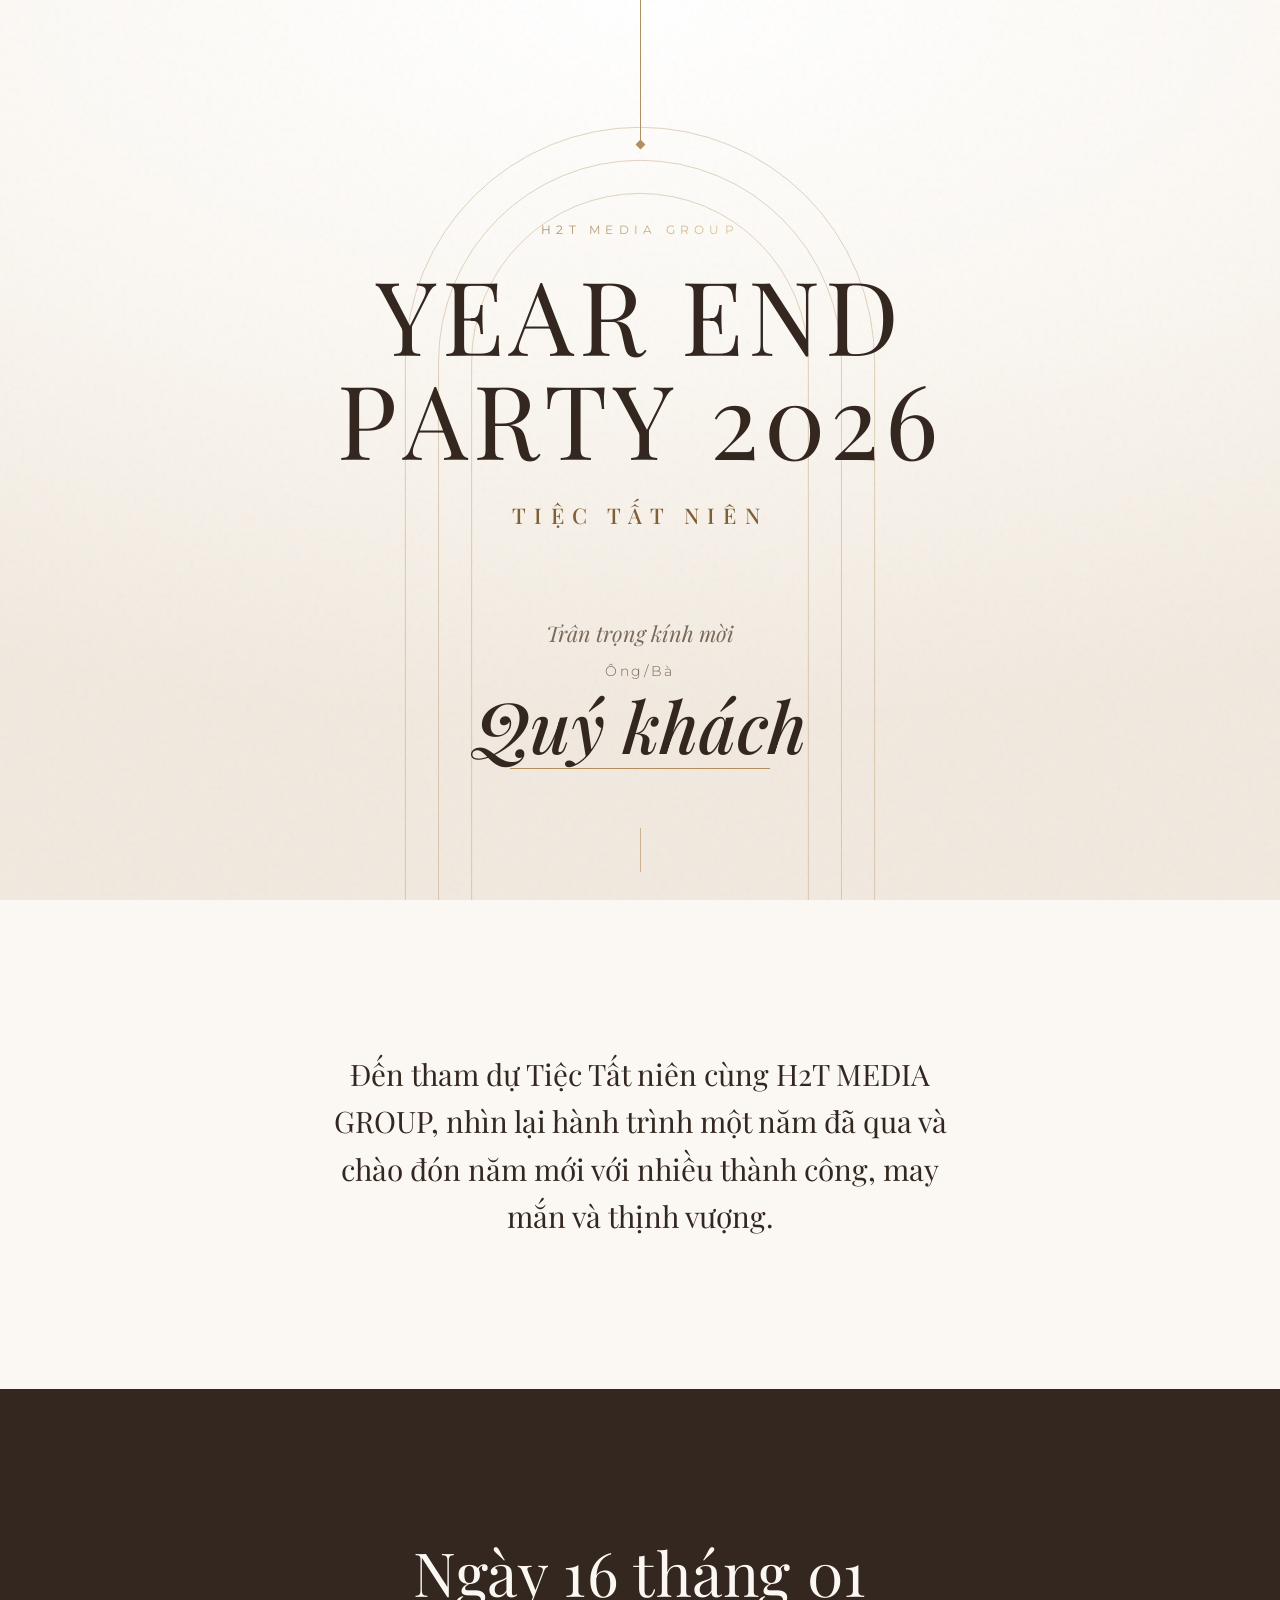
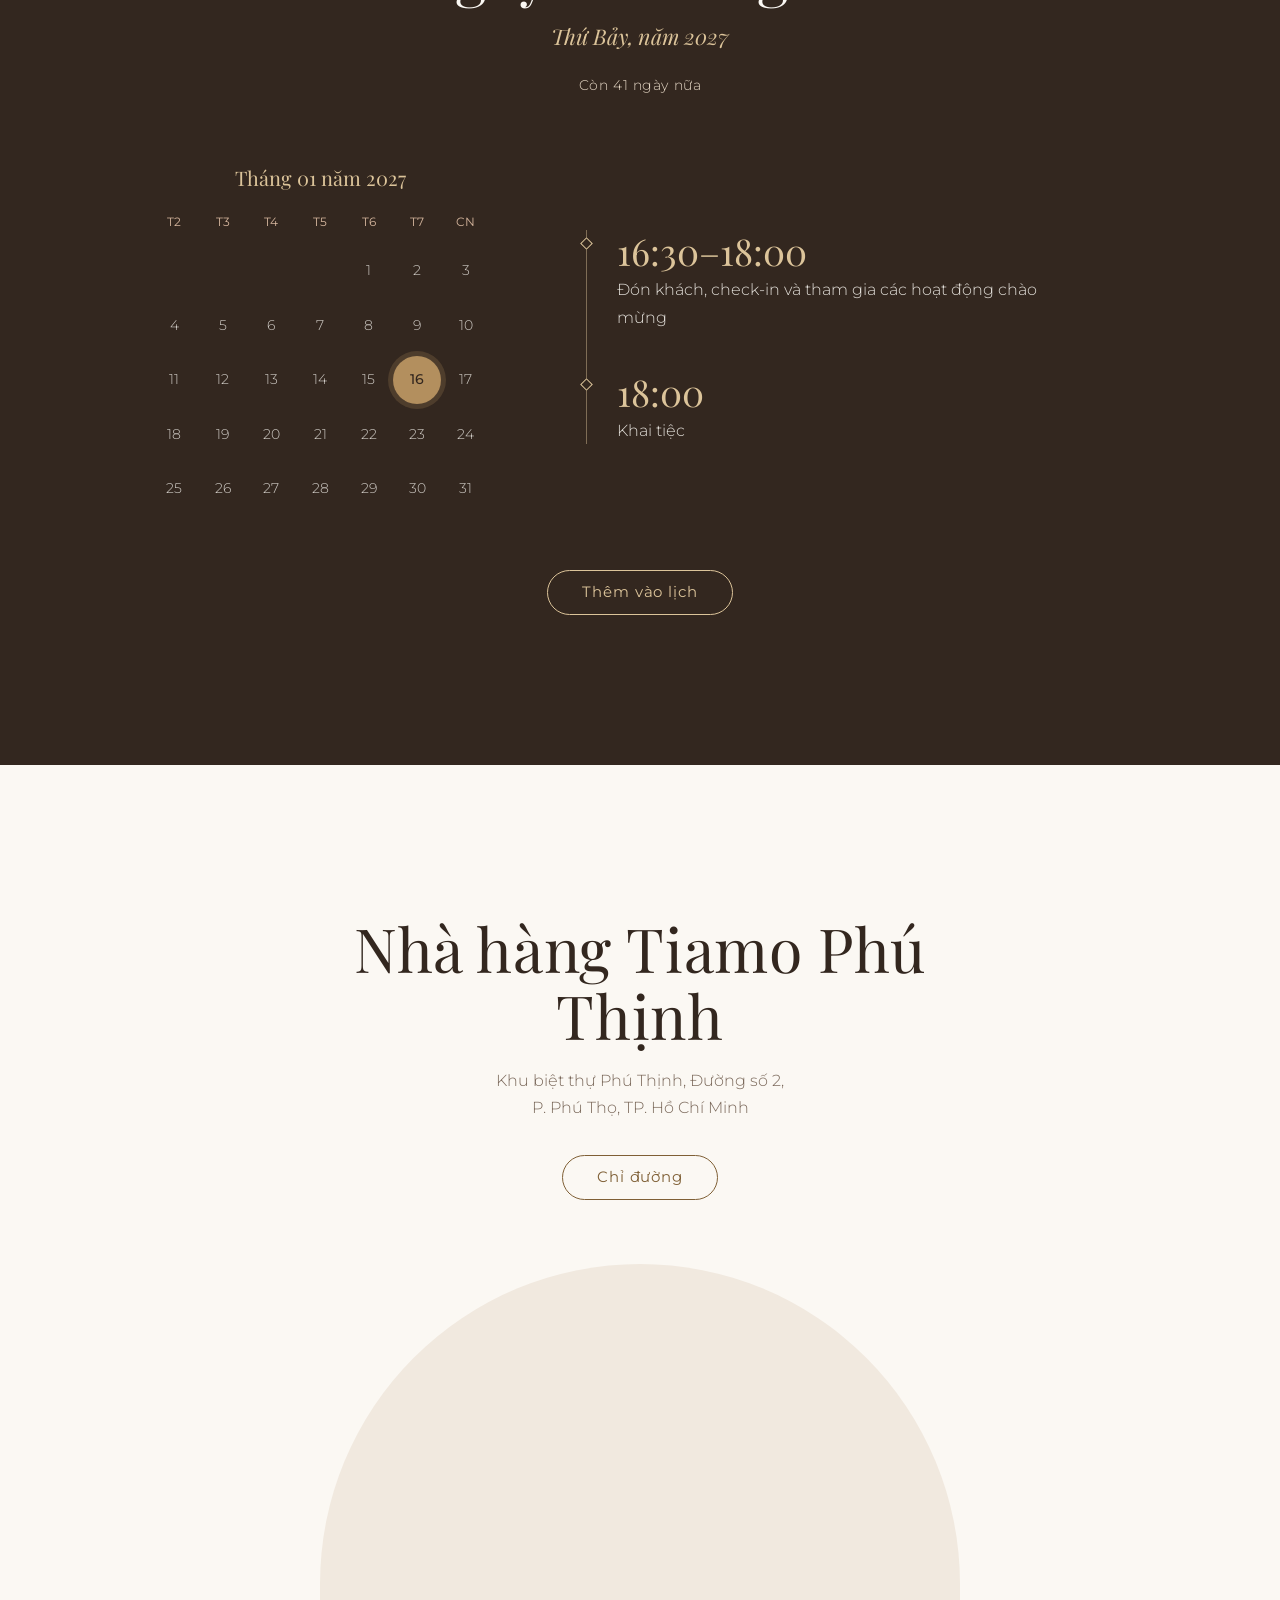
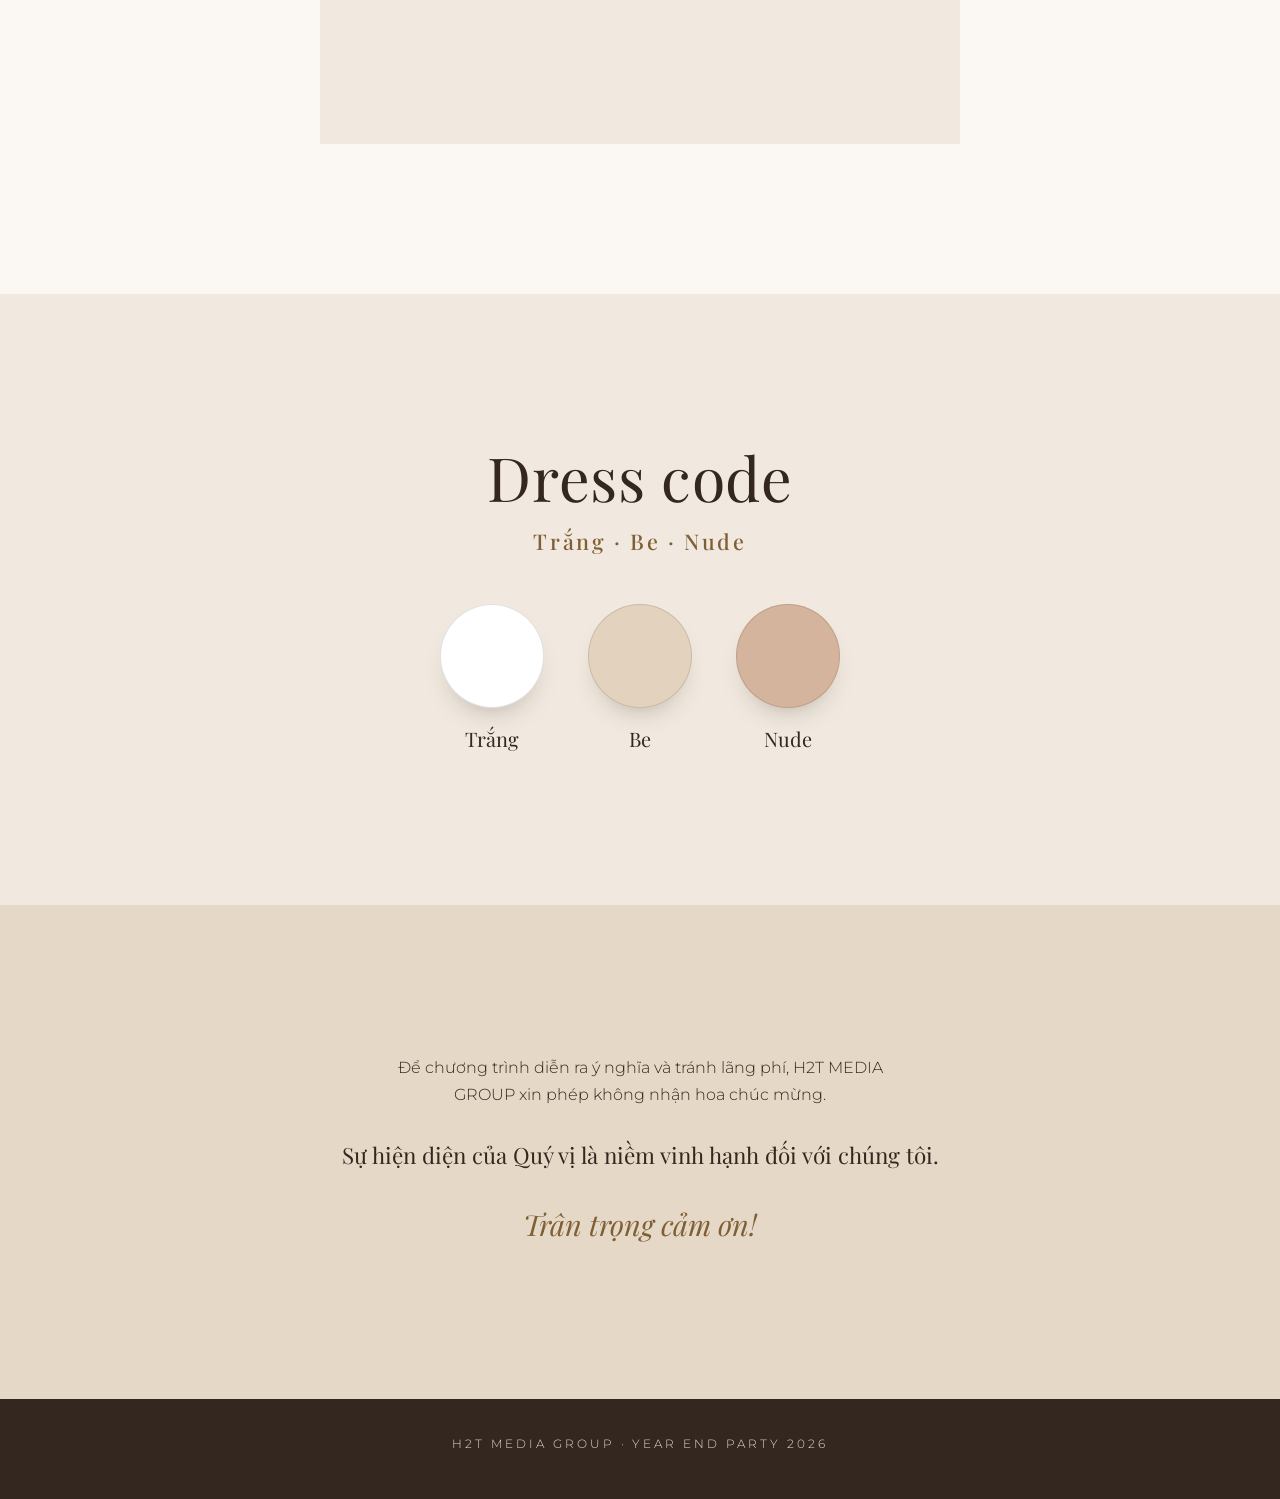
==== index.html @ d9efded2 "Initial commit - H2T Invitation" ====
<!doctype html>
<html lang="vi">
<head>
  <meta charset="utf-8">
  <meta name="viewport" content="width=device-width, initial-scale=1, viewport-fit=cover">
  <title>Thư mời Tiệc Tất niên — H2T Media Group</title>
  <meta name="description" content="Thư mời tham dự Tiệc Tất niên H2T Media Group — Year End Party 2026.">
  <meta name="robots" content="noindex">
  <meta name="theme-color" content="#FBF8F3">
  <link rel="preconnect" href="https://fonts.googleapis.com">
  <link rel="preconnect" href="https://fonts.gstatic.com" crossorigin>
  <link href="https://fonts.googleapis.com/css2?family=Montserrat:ital,wght@0,300;0,400;0,500;1,300;1,400&family=Playfair+Display:ital,wght@0,400;0,500;0,600;1,400;1,500&display=swap" rel="stylesheet">
  <link rel="stylesheet" href="css/style.css">
</head>
<body>
  <main id="app" aria-live="polite"></main>
  <dialog id="lightbox" aria-label="Xem ảnh"><img alt=""><button type="button" aria-label="Đóng">×</button></dialog>

  <script src="js/data.js"></script>
  <script src="js/store.js"></script>
  <script src="js/invite.js"></script>
</body>
</html>
---- css/style.css ----
/* ============================================================
   H2T Year End Party 2026 — thư mời
   Tone màu bám theo dress code: Trắng · Be · Nude
   ============================================================ */
:root {
  --pearl: #FBF8F3;      /* trắng ngọc trai */
  --linen: #F1E9DF;      /* be nhạt */
  --sand: #E6D8C6;       /* be đậm */
  --nude: #D4B49C;       /* nude */
  --taupe: #7A685A;      /* chữ phụ */
  --cocoa: #33271F;      /* nâu cacao, chữ chính + nền tương phản */
  --gold: #B38F5E;       /* champagne cho đường kẻ, nền tối */
  --gold-ink: #7F5F35;   /* champagne đậm cho chữ trên nền sáng */
  --gold-soft: #DCC49A;  /* champagne sáng cho chữ trên nền tối */
  --serif: 'Playfair Display', 'Times New Roman', serif;
  --sans: 'Montserrat', system-ui, -apple-system, 'Segoe UI', sans-serif;
  --ease: cubic-bezier(.22, 1, .36, 1);
}

*, *::before, *::after { box-sizing: border-box; }
html { scroll-behavior: smooth; -webkit-text-size-adjust: 100%; }
body {
  margin: 0; background: var(--pearl); color: var(--cocoa);
  font-family: var(--sans); font-weight: 300; line-height: 1.7; font-size: 16px;
  -webkit-font-smoothing: antialiased; overflow-x: hidden;
}
img { max-width: 100%; display: block; }
a { color: inherit; }
:focus-visible { outline: 2px solid var(--gold); outline-offset: 3px; }

/* Hiệu ứng giấy nhám (Premium Paper Texture) */
body::before {
  content: ''; position: fixed; inset: 0; z-index: 100; pointer-events: none;
  background-image: url("data:image/svg+xml,%3Csvg viewBox='0 0 200 200' xmlns='http://www.w3.org/2000/svg'%3E%3Cfilter id='n'%3E%3CfeTurbulence type='fractalNoise' baseFrequency='0.8' numOctaves='3' stitchTiles='stitch'/%3E%3C/filter%3E%3Crect width='100%25' height='100%25' filter='url(%23n)' opacity='0.04'/%3E%3C/svg%3E");
  mix-blend-mode: multiply; opacity: 0.8;
}

/* ---------- HERO ---------- */
.hero {
  position: relative; min-height: 100svh; display: grid; place-items: center;
  padding: clamp(150px, 22vh, 220px) 24px 110px; text-align: center; overflow: hidden;
  background: radial-gradient(120% 80% at 50% 0%, #fff 0%, var(--pearl) 45%, var(--linen) 100%);
}
.hero.has-cover::before {
  content: ''; position: absolute; inset: 0; background: var(--cover) center/cover no-repeat; opacity: .28;
}
.hero.has-cover::after {
  content: ''; position: absolute; inset: 0;
  background: linear-gradient(180deg, rgba(251,248,243,.78), rgba(251,248,243,.55) 50%, rgba(241,233,223,.9));
}
.arches {
  position: absolute; left: 50%; bottom: 0; transform: translateX(-50%);
  width: min(94vw, 640px); height: 92%; z-index: 1; fill: none;
  stroke: var(--gold); stroke-width: .7; opacity: .38;
  stroke-dasharray: 2000; stroke-dashoffset: 2000; animation: drawArch 3s var(--ease) .5s forwards;
}
@keyframes drawArch { to { stroke-dashoffset: 0; } }
.hero-inner { position: relative; z-index: 2; max-width: 880px; }

/* sợi chỉ champagne rủ từ trên xuống, treo cả bố cục */
.thread {
  position: absolute; z-index: 2; top: 0; left: 50%; width: 1px; height: clamp(84px, 16vh, 150px);
  background: linear-gradient(var(--gold), var(--gold));
  transform-origin: top; transform: scaleY(0); animation: thread 1.2s var(--ease) .1s forwards;
}
.thread::after {
  content: ''; position: absolute; left: -3px; bottom: -4px; width: 7px; height: 7px;
  background: var(--gold); transform: rotate(45deg) scale(0); animation: pop .5s var(--ease) 1.1s forwards;
}
@keyframes thread { to { transform: scaleY(1); } }
@keyframes pop { to { transform: rotate(45deg) scale(1); } }

.brand {
  margin: 0 0 22px; font-size: .78rem; letter-spacing: .42em; font-weight: 400; color: var(--gold-ink);
  background: linear-gradient(110deg, var(--gold-ink) 10%, #DCC49A 30%, var(--gold-ink) 50%);
  background-size: 200% auto; -webkit-background-clip: text; color: transparent; animation: foil 4s linear infinite;
}
@keyframes foil { to { background-position: -200% center; } }
.event {
  margin: 0; font-family: var(--serif); font-weight: 300; line-height: 1.02;
  font-size: clamp(2.7rem, 10.5vw, 6.4rem); letter-spacing: .05em; color: var(--cocoa);
}
.subtitle {
  margin: 26px 0 0; font-family: var(--serif); font-weight: 500;
  font-size: clamp(1rem, 3.2vw, 1.35rem); letter-spacing: .38em; color: var(--gold-ink);
}
.invite-label {
  margin: clamp(48px, 9vh, 84px) 0 6px; font-family: var(--serif); font-style: italic;
  font-size: clamp(1.1rem, 3vw, 1.35rem); color: var(--taupe);
}
.guest { display: inline-flex; flex-direction: column; align-items: center; gap: 2px; }
.guest-prefix { font-size: .85rem; letter-spacing: .2em; color: var(--taupe); }
.guest-name {
  font-family: var(--serif); font-style: italic; font-weight: 500; line-height: 1.15;
  font-size: clamp(2.3rem, 8.5vw, 4.4rem); color: var(--cocoa); padding: 0 .1em;
}
.guest-rule {
  display: block; height: 1px; width: min(260px, 60vw); background: var(--gold);
  transform: scaleX(0); animation: rule 1.2s var(--ease) 4.3s forwards;
}
@keyframes rule { to { transform: scaleX(1); } }

/* thả chữ từ trên xuống */
.w { display: inline-block; white-space: nowrap; }
.ch {
  display: inline-block; opacity: 0; transform: translateY(-1.2em) scale(0.95); filter: blur(6px);
  animation: drop 1.1s cubic-bezier(.3, 1.25, .5, 1) forwards;
  animation-delay: calc(var(--base, 0s) + var(--i) * 55ms);
}
@keyframes drop { 
  to { opacity: 1; transform: none; filter: blur(0); } 
}
.fade { opacity: 0; animation: fadeIn 1.1s ease forwards; animation-delay: var(--d, 0s); }
@keyframes fadeIn { to { opacity: 1; } }

.scroll-cue {
  position: absolute; z-index: 2; left: 50%; bottom: 28px; width: 24px; height: 44px; translate: -50% 0;
}
.scroll-cue i {
  position: absolute; left: 50%; top: 0; width: 1px; height: 100%; background: var(--gold); opacity: .6;
  transform-origin: top; animation: cue 2.2s ease-in-out infinite;
}
@keyframes cue { 0% { transform: scaleY(0); } 60% { transform: scaleY(1); opacity: .6; } 100% { transform: scaleY(1); opacity: 0; } }

/* ---------- KHỐI NỘI DUNG CHUNG ---------- */
.sec { padding: clamp(80px, 13vw, 150px) 24px; }
.sec--pearl { background: var(--pearl); }
.sec--linen { background: var(--linen); }
.sec--sand { background: var(--sand); }
.sec--cocoa { background: var(--cocoa); color: var(--pearl); }
.wrap { max-width: 980px; margin: 0 auto; }
.wrap--s { max-width: 640px; }
.center { text-align: center; }

.reveal { 
  opacity: 0; transform: translateY(35px) scale(0.96) rotateX(-4deg); 
  transform-origin: top center; transition: opacity 1.2s ease, transform 1.2s cubic-bezier(0.16, 1, 0.3, 1);
  will-change: transform, opacity;
}
.reveal.in { opacity: 1; transform: none; }

.h2 {
  margin: 0; font-family: var(--serif); font-weight: 400; line-height: 1.1;
  font-size: clamp(2.2rem, 7vw, 3.8rem); color: var(--pearl); letter-spacing: .01em;
}
.h2--dark { color: var(--cocoa); }
.sub { margin: 12px 0 0; font-family: var(--serif); font-size: 1.35rem; font-style: italic; color: var(--gold-soft); }
.sub--dark { color: var(--gold-ink); letter-spacing: .12em; font-style: normal; font-weight: 500; }
.count { margin: 18px 0 0; font-size: .9rem; color: var(--sand); letter-spacing: .04em; }
.small { margin: 28px auto 0; font-size: .92rem; color: var(--taupe); max-width: 46ch; }

.lead { margin: 0; font-family: var(--serif); font-size: clamp(1.35rem, 3.6vw, 1.85rem); line-height: 1.6; font-weight: 400; }
.lead--sm { font-size: clamp(1.15rem, 3vw, 1.4rem); margin-top: 30px; }

.arch-photo { margin: 0 auto 56px; width: min(320px, 78vw); aspect-ratio: 3 / 4; border-radius: 999px 999px 0 0; overflow: hidden; background: var(--linen); }
.arch-photo img { width: 100%; height: 100%; object-fit: cover; transform: scale(1.15); transition: transform 2.5s cubic-bezier(0.16, 1, 0.3, 1); }
.reveal.in .arch-photo img { transform: scale(1); }

/* ---------- LỊCH + LỊCH TRÌNH ---------- */
.when-grid { display: grid; gap: 56px; margin: 64px 0 56px; }
@media (min-width: 820px) { .when-grid { grid-template-columns: minmax(0, 340px) 1fr; gap: 96px; align-items: center; } }
.cal { width: 100%; max-width: 340px; margin: 0 auto; }
.cal-title { margin: 0 0 18px; text-align: center; font-family: var(--serif); font-size: 1.25rem; color: var(--gold-soft); }
.cal-grid { display: grid; grid-template-columns: repeat(7, 1fr); gap: 6px 0; text-align: center; font-size: .86rem; }
.cal-grid b { font-weight: 400; color: var(--nude); font-size: .72rem; padding-bottom: 8px; }
.cal-grid span { display: grid; place-items: center; aspect-ratio: 1; color: rgba(251,248,243,.78); }
.cal-grid span.on {
  background: var(--gold); color: var(--cocoa); font-weight: 500; border-radius: 50%;
  box-shadow: 0 0 0 5px rgba(179,143,94,.22);
}
.timeline { list-style: none; margin: 0; padding: 0 0 0 30px; border-left: 1px solid rgba(220,196,154,.45); display: grid; gap: 40px; }
.timeline li { position: relative; display: grid; gap: 4px; }
.timeline li::before {
  content: ''; position: absolute; left: -35.5px; top: .55em; width: 9px; height: 9px;
  background: var(--cocoa); border: 1px solid var(--gold-soft); transform: rotate(45deg);
}
.t-time { font-family: var(--serif); font-size: clamp(1.7rem, 4.5vw, 2.3rem); line-height: 1.15; color: var(--gold-soft); }
.t-text { color: rgba(251,248,243,.88); max-width: 40ch; }

/* ---------- NÚT ---------- */
.btn {
  position: relative; overflow: hidden; display: inline-block; padding: 14px 34px; 
  border: 1px solid var(--gold-ink); border-radius: 999px; background: transparent; 
  color: var(--gold-ink); font: 400 .92rem/1 var(--sans); letter-spacing: .06em;
  text-decoration: none; cursor: pointer; transition: all .4s cubic-bezier(0.16, 1, 0.3, 1);
}
.btn::after {
  content: ''; position: absolute; top: 0; left: -100%; width: 50%; height: 100%;
  background: linear-gradient(90deg, transparent, rgba(255,255,255,0.35), transparent);
  transform: skewX(-20deg); transition: 0s;
}
.btn:hover { background: var(--gold-ink); color: var(--pearl); transform: translateY(-3px); box-shadow: 0 8px 24px rgba(127,95,53,.25); }
.btn:hover::after { left: 200%; transition: left .7s ease; }

.btn--on-dark { border-color: var(--gold-soft); color: var(--gold-soft); }
.btn--on-dark:hover { background: var(--gold-soft); color: var(--cocoa); box-shadow: 0 8px 24px rgba(220,196,154,.25); }
.btn--solid { background: var(--cocoa); border-color: var(--cocoa); color: var(--pearl); margin-top: 38px; }
.btn--solid::after { background: linear-gradient(90deg, transparent, rgba(255,255,255,0.15), transparent); }
.btn--solid:hover { background: transparent; color: var(--cocoa); border-color: var(--cocoa); box-shadow: 0 8px 24px rgba(51,39,31,.15); }

/* ---------- ĐỊA ĐIỂM ---------- */
.address { margin: 18px 0 34px; font-style: normal; color: var(--taupe); }
.map { margin-top: 56px; border-radius: 999px 999px 0 0; overflow: hidden; aspect-ratio: 4 / 3; background: var(--linen); }
.map iframe { width: 100%; height: 100%; border: 0; filter: sepia(.35) saturate(.7) contrast(.95); }

/* ---------- DRESS CODE ---------- */
.swatches { list-style: none; margin: 44px 0 0; padding: 0; display: flex; justify-content: center; gap: clamp(20px, 6vw, 44px); flex-wrap: wrap; }
.swatches li { display: grid; gap: 14px; justify-items: center; font-family: var(--serif); font-size: 1.25rem; }
.swatches i {
  display: block; width: clamp(78px, 22vw, 104px); aspect-ratio: 1; border-radius: 50%; background: var(--c);
  box-shadow: inset 0 0 0 1px rgba(51,39,31,.14), 0 14px 28px -16px rgba(51,39,31,.4);
}

/* ---------- GALLERY ---------- */
.gallery { columns: 2 180px; column-gap: 14px; }
@media (min-width: 760px) { .gallery { columns: 3 220px; } }
.g-item { display: block; width: 100%; margin: 0 0 14px; padding: 0; border: 0; background: var(--linen); cursor: zoom-in; break-inside: avoid; overflow: hidden; }
.g-item img { width: 100%; height: auto; transition: transform .8s var(--ease); }
.g-item:hover img { transform: scale(1.03); }
#lightbox { border: 0; padding: 0; background: transparent; max-width: 94vw; max-height: 94vh; overflow: visible; }
#lightbox::backdrop { background: rgba(51,39,31,.86); }
#lightbox img { max-width: 94vw; max-height: 90vh; margin: auto; }
#lightbox button { position: absolute; top: -40px; right: 0; background: none; border: 0; color: #fff; font-size: 2rem; cursor: pointer; line-height: 1; }

/* ---------- LƯU Ý + CẢM ƠN ---------- */
.note { margin: 0; font-size: .98rem; color: var(--cocoa); max-width: 48ch; margin-inline: auto; }
.closing { margin: 26px 0 0; font-family: var(--serif); font-style: italic; font-size: 1.8rem; color: var(--gold-ink); }
.foot { padding: 34px 24px 44px; text-align: center; background: var(--cocoa); color: var(--sand); font-size: .78rem; letter-spacing: .24em; }
.foot p { margin: 0; }

/* ---------- ƯU TIÊN GIẢM CHUYỂN ĐỘNG / CHẾ ĐỘ XEM TRƯỚC ---------- */
body.instant *, body.instant *::before, body.instant *::after { animation: none !important; transition: none !important; }
body.instant .ch, body.instant .fade { opacity: 1; transform: none; filter: none; }
body.instant .thread { transform: scaleY(1); }
body.instant .thread::after { transform: rotate(45deg) scale(1); }
body.instant .guest-rule { transform: scaleX(1); }
@media (prefers-reduced-motion: reduce) {
  html { scroll-behavior: auto; }
  *, *::before, *::after { animation: none !important; transition: none !important; }
  .ch, .fade, .reveal { opacity: 1; transform: none; filter: none; }
  .thread { transform: scaleY(1); }
  .thread::after { transform: rotate(45deg) scale(1); }
  .guest-rule { transform: scaleX(1); }
  .scroll-cue { display: none; }
}
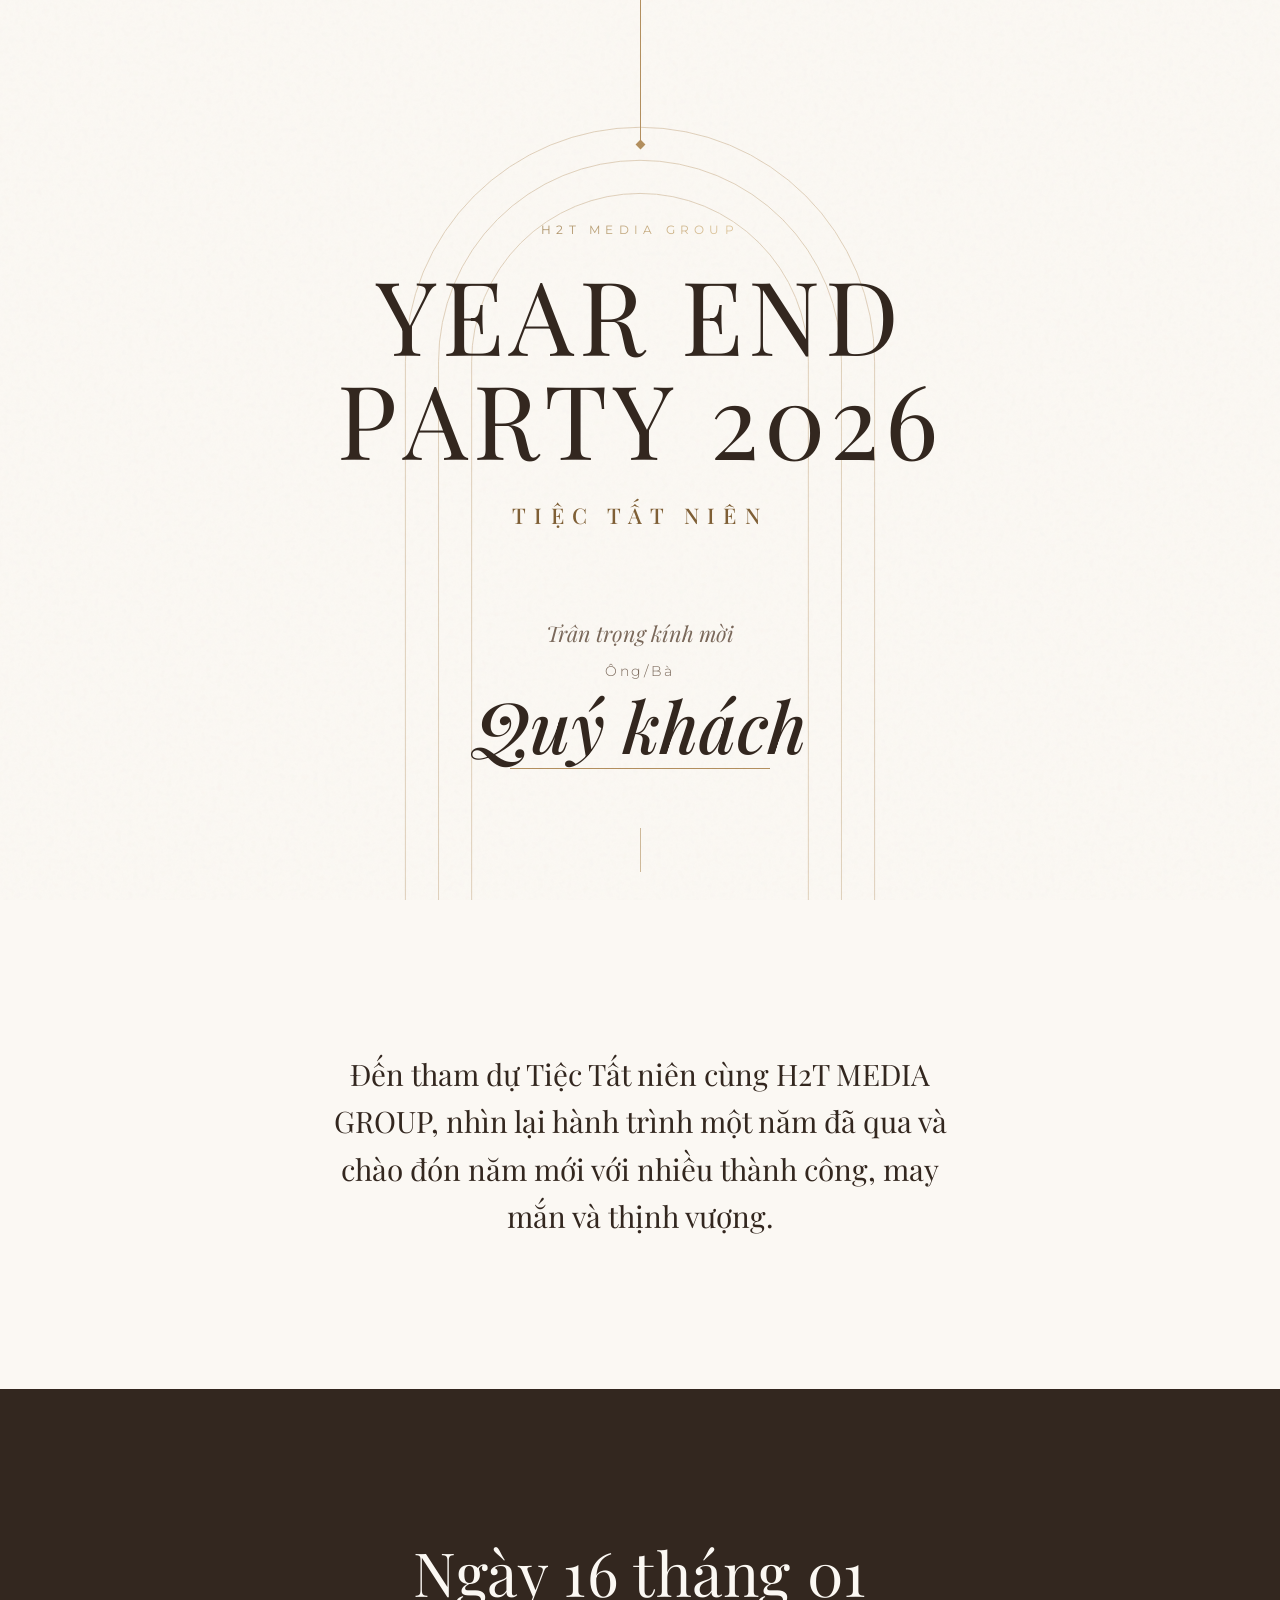
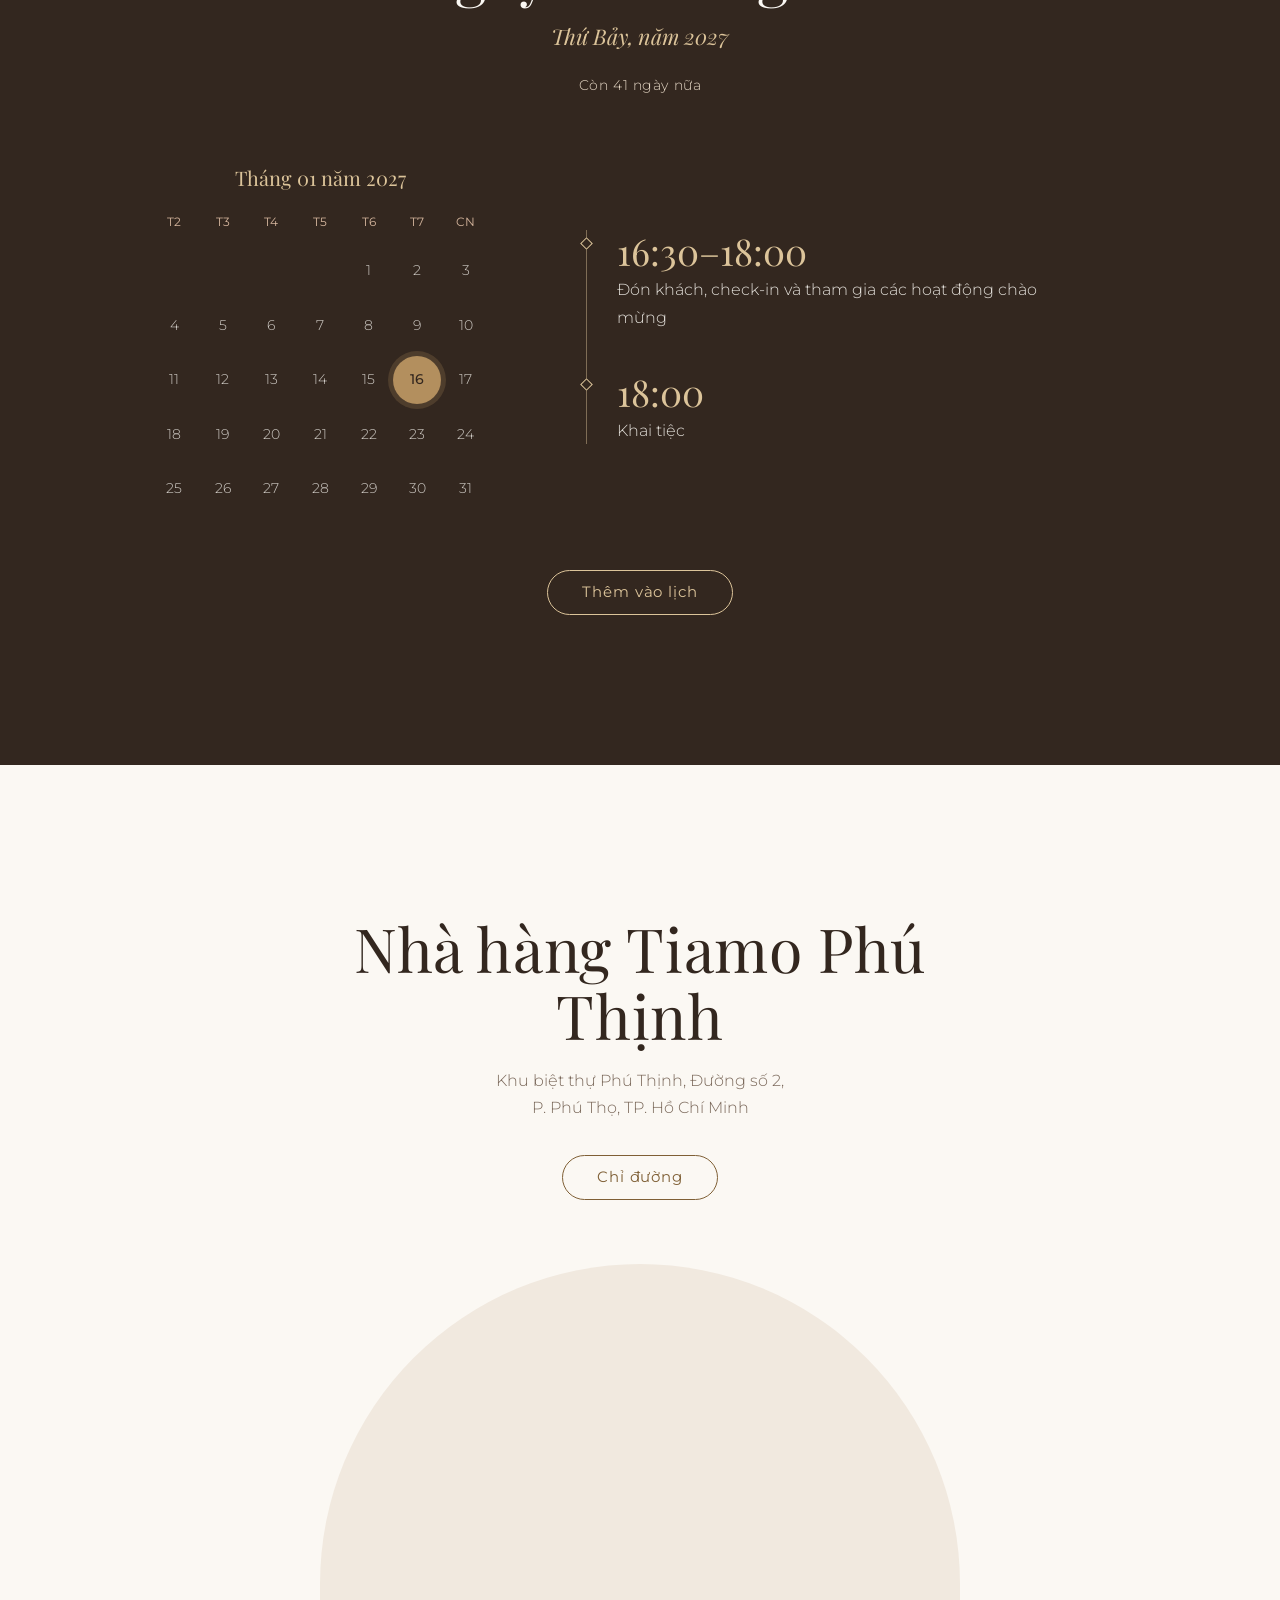
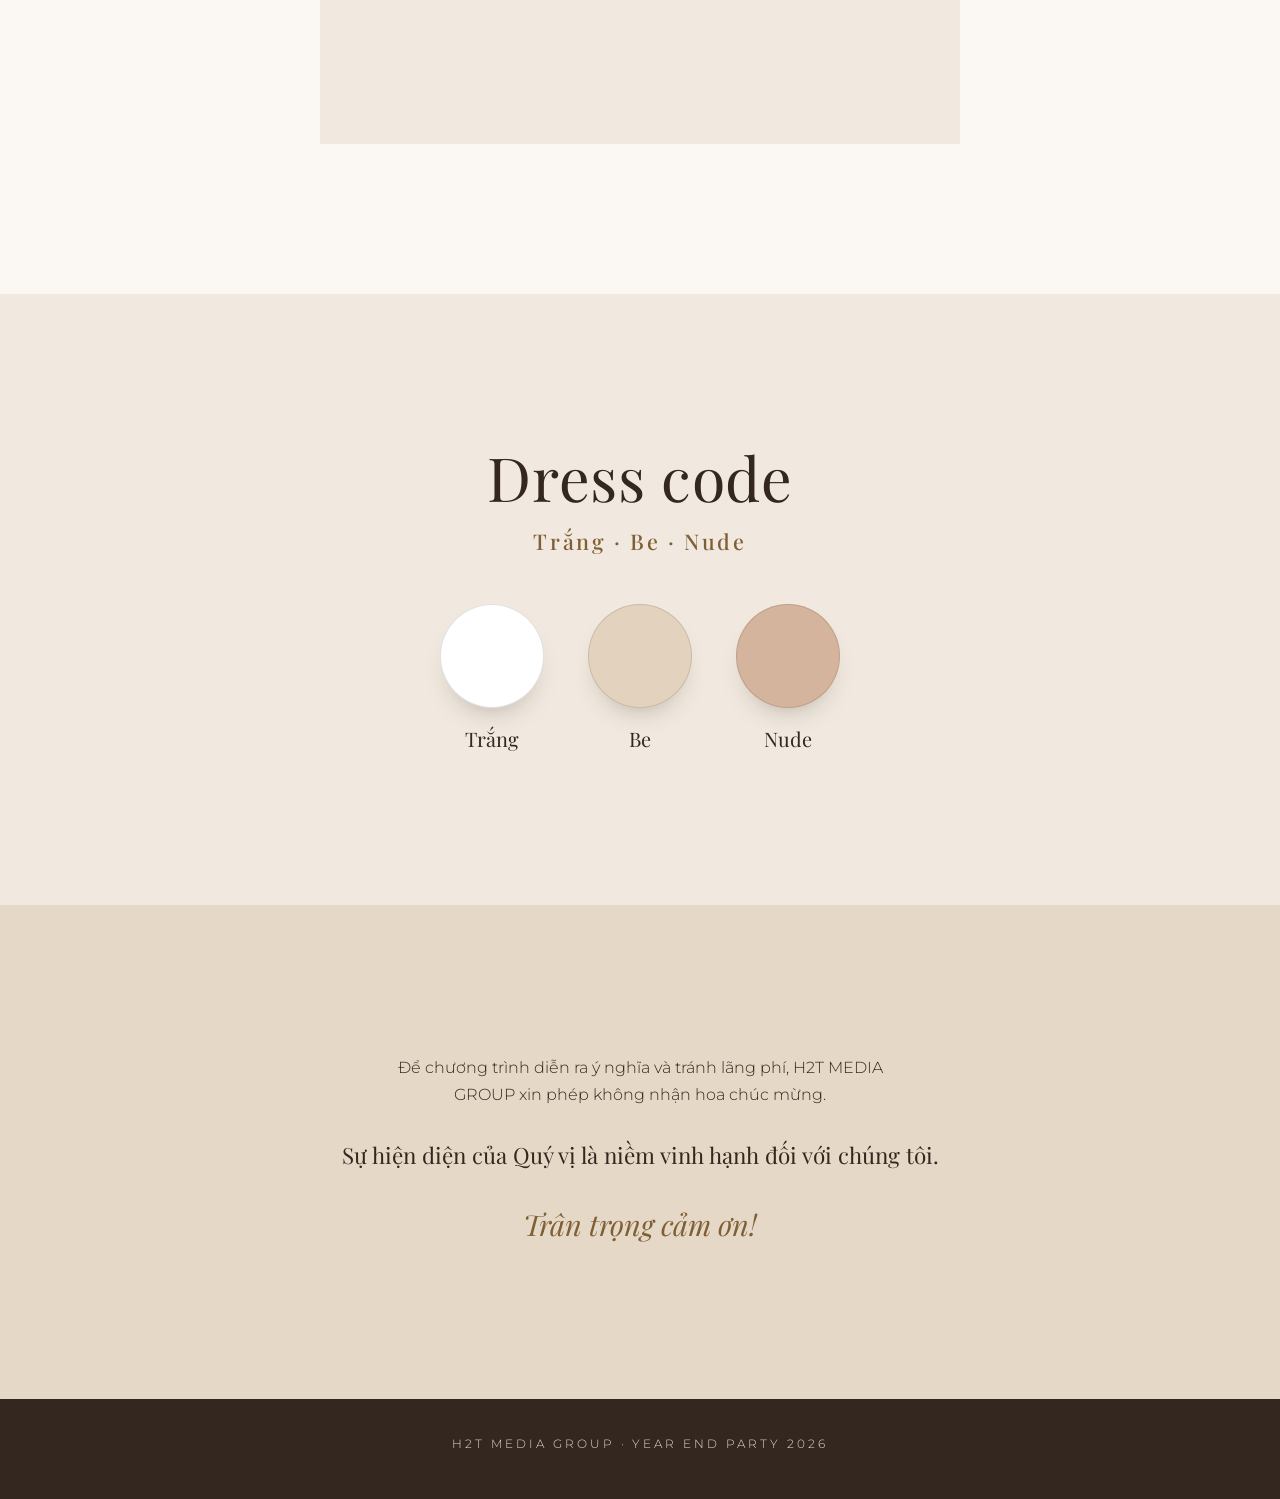
==== commit 3dd77f53: "Feat: Add theme colors and video integration features" ====
--- a/index.html
+++ b/index.html
@@ -15,6 +15,7 @@
 <body>
   <main id="app" aria-live="polite"></main>
   <dialog id="lightbox" aria-label="Xem ảnh"><img alt=""><button type="button" aria-label="Đóng">×</button></dialog>
+  <dialog id="video-dialog" aria-label="Xem video"><div id="video-dialog-inner"></div><button type="button" aria-label="Đóng">×</button></dialog>
 
   <script src="js/data.js"></script>
   <script src="js/store.js"></script>
--- a/css/style.css
+++ b/css/style.css
@@ -228,6 +228,33 @@
 .foot { padding: 34px 24px 44px; text-align: center; background: var(--cocoa); color: var(--sand); font-size: .78rem; letter-spacing: .24em; }
 .foot p { margin: 0; }
 
+/* ---------- VIDEO ---------- */
+.v-slot { width: 100%; display: flex; flex-direction: column; align-items: center; justify-content: center; margin: 40px 0; }
+.v-wrap { position: relative; width: 100%; max-width: 800px; overflow: hidden; background: #000; display: grid; }
+.v-wrap iframe, .v-wrap video { width: 100%; height: 100%; border: 0; position: absolute; inset: 0; }
+.v-ratio-16-9 { aspect-ratio: 16 / 9; }
+.v-ratio-9-16 { aspect-ratio: 9 / 16; max-width: 400px; margin-inline: auto; }
+.v-ratio-1-1 { aspect-ratio: 1 / 1; max-width: 600px; margin-inline: auto; }
+.v-arch { border-radius: 999px 999px 0 0; padding-bottom: 20px; }
+.v-round { border-radius: 12px; }
+.v-full { max-width: 100%; }
+
+.v-hero { position: absolute; inset: 0; z-index: 0; overflow: hidden; }
+.v-hero iframe, .v-hero video { width: 100%; height: 100%; object-fit: cover; pointer-events: none; opacity: 0.6; }
+
+.v-floating { position: fixed; bottom: 24px; right: 24px; z-index: 90; width: 64px; height: 64px; border-radius: 50%; background: var(--gold); border: 2px solid var(--pearl); box-shadow: 0 4px 12px rgba(0,0,0,0.2); display: flex; align-items: center; justify-content: center; cursor: pointer; color: var(--pearl); animation: pulse 2s infinite; }
+.v-floating svg { width: 24px; height: 24px; fill: currentColor; }
+@keyframes pulse { 0% { box-shadow: 0 0 0 0 rgba(179,143,94,0.6); } 70% { box-shadow: 0 0 0 15px rgba(179,143,94,0); } 100% { box-shadow: 0 0 0 0 rgba(179,143,94,0); } }
+
+.v-text { text-align: center; margin-top: 16px; }
+.v-title { font-family: var(--serif); font-size: 1.4rem; color: var(--cocoa); margin: 0; }
+.v-cap { font-size: 0.9rem; color: var(--taupe); margin: 4px 0 0; }
+
+#video-dialog { padding: 0; background: transparent; border: 0; max-width: 100vw; max-height: 100vh; overflow: visible; width: 100%; }
+#video-dialog::backdrop { background: rgba(0,0,0,0.9); }
+#video-dialog .v-wrap { max-width: 1200px; margin: auto; border-radius: 8px; }
+#video-dialog button { position: absolute; top: -40px; right: 0; background: none; border: 0; color: #fff; font-size: 2rem; cursor: pointer; line-height: 1; z-index: 10; }
+
 /* ---------- ƯU TIÊN GIẢM CHUYỂN ĐỘNG / CHẾ ĐỘ XEM TRƯỚC ---------- */
 body.instant *, body.instant *::before, body.instant *::after { animation: none !important; transition: none !important; }
 body.instant .ch, body.instant .fade { opacity: 1; transform: none; filter: none; }
